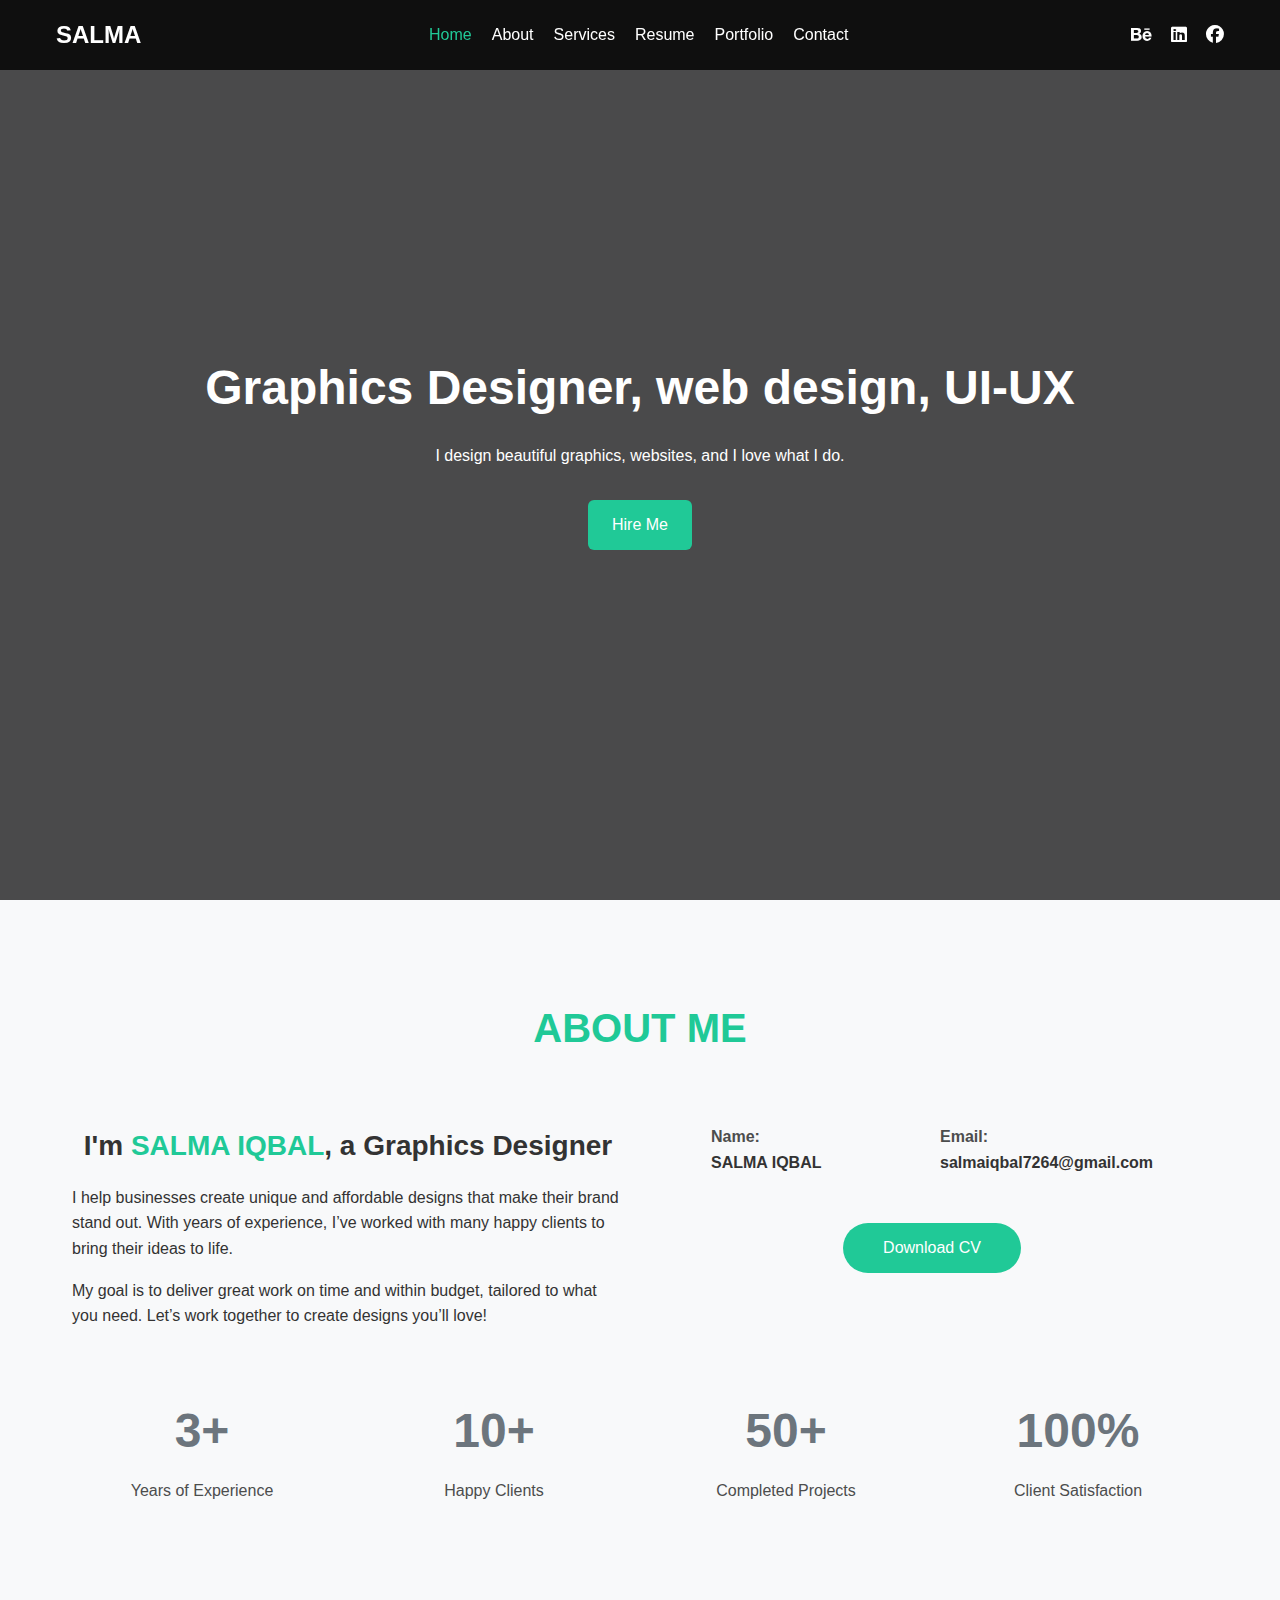
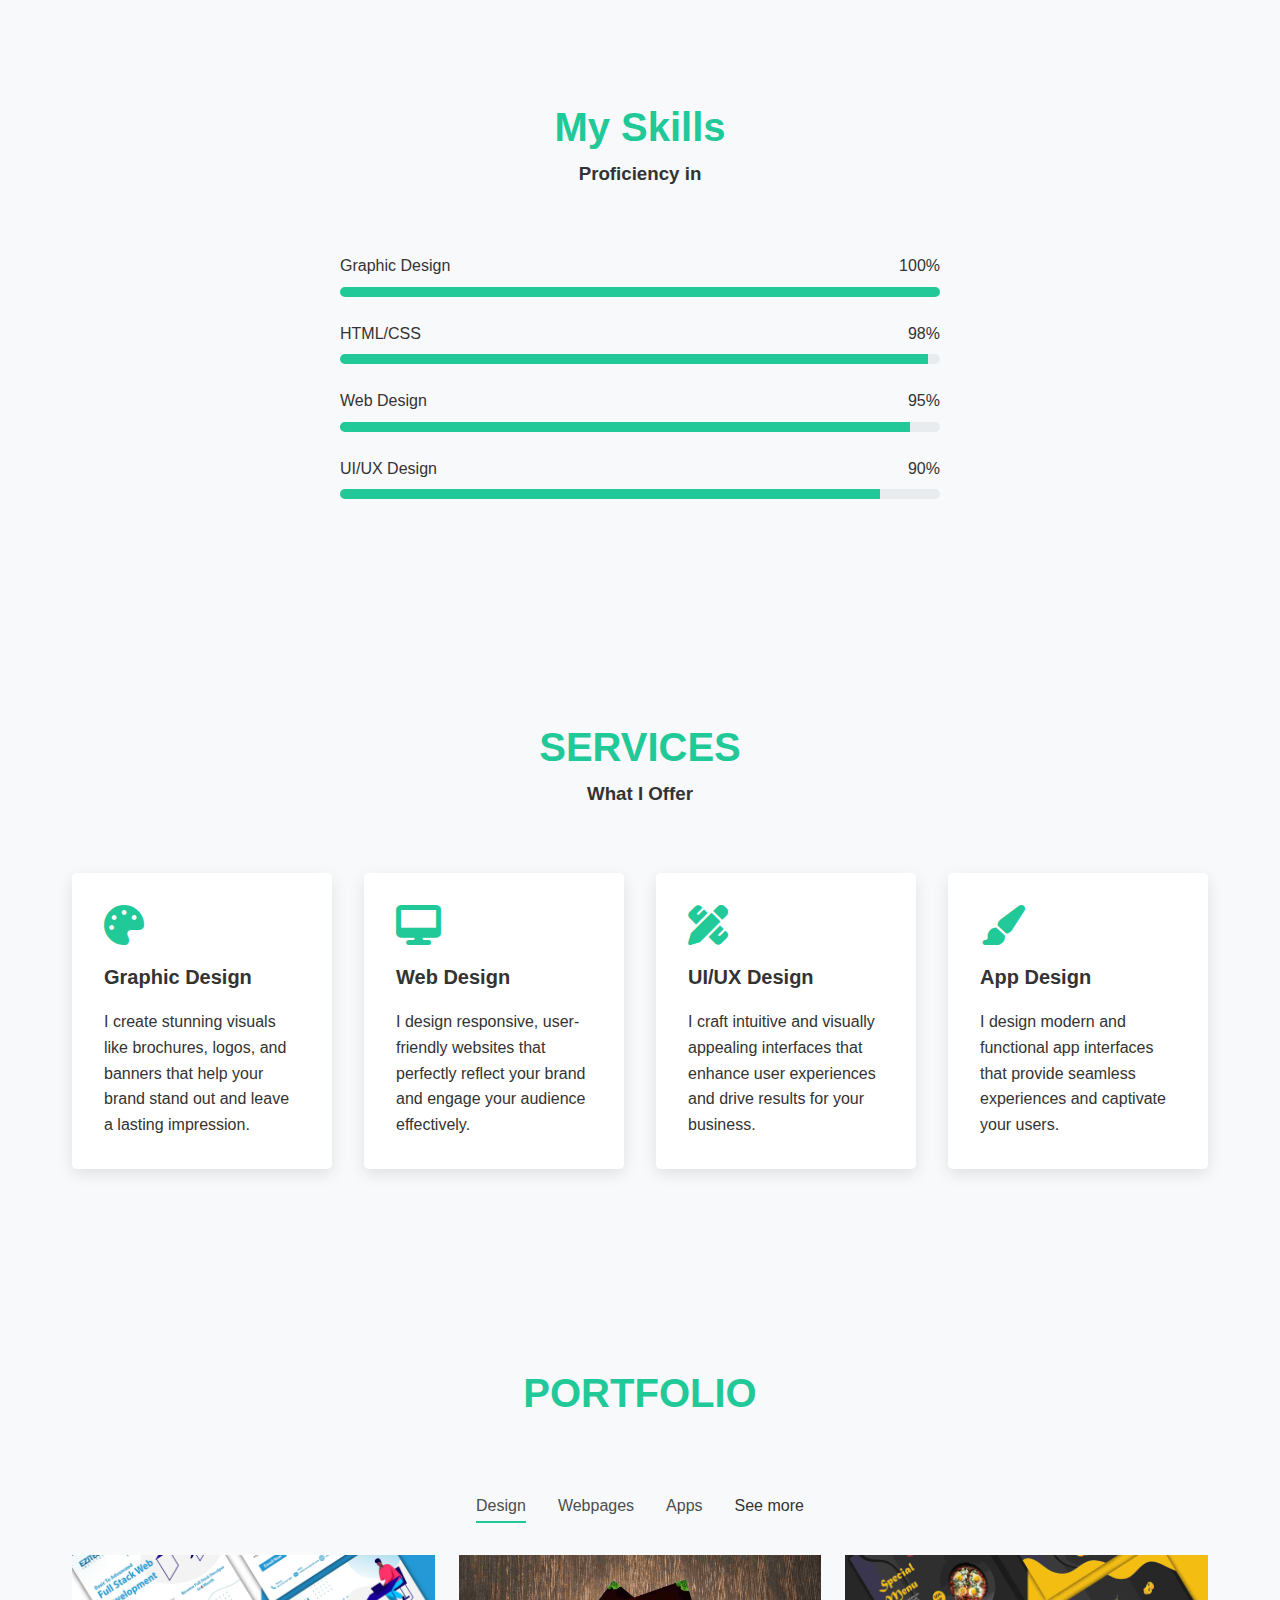
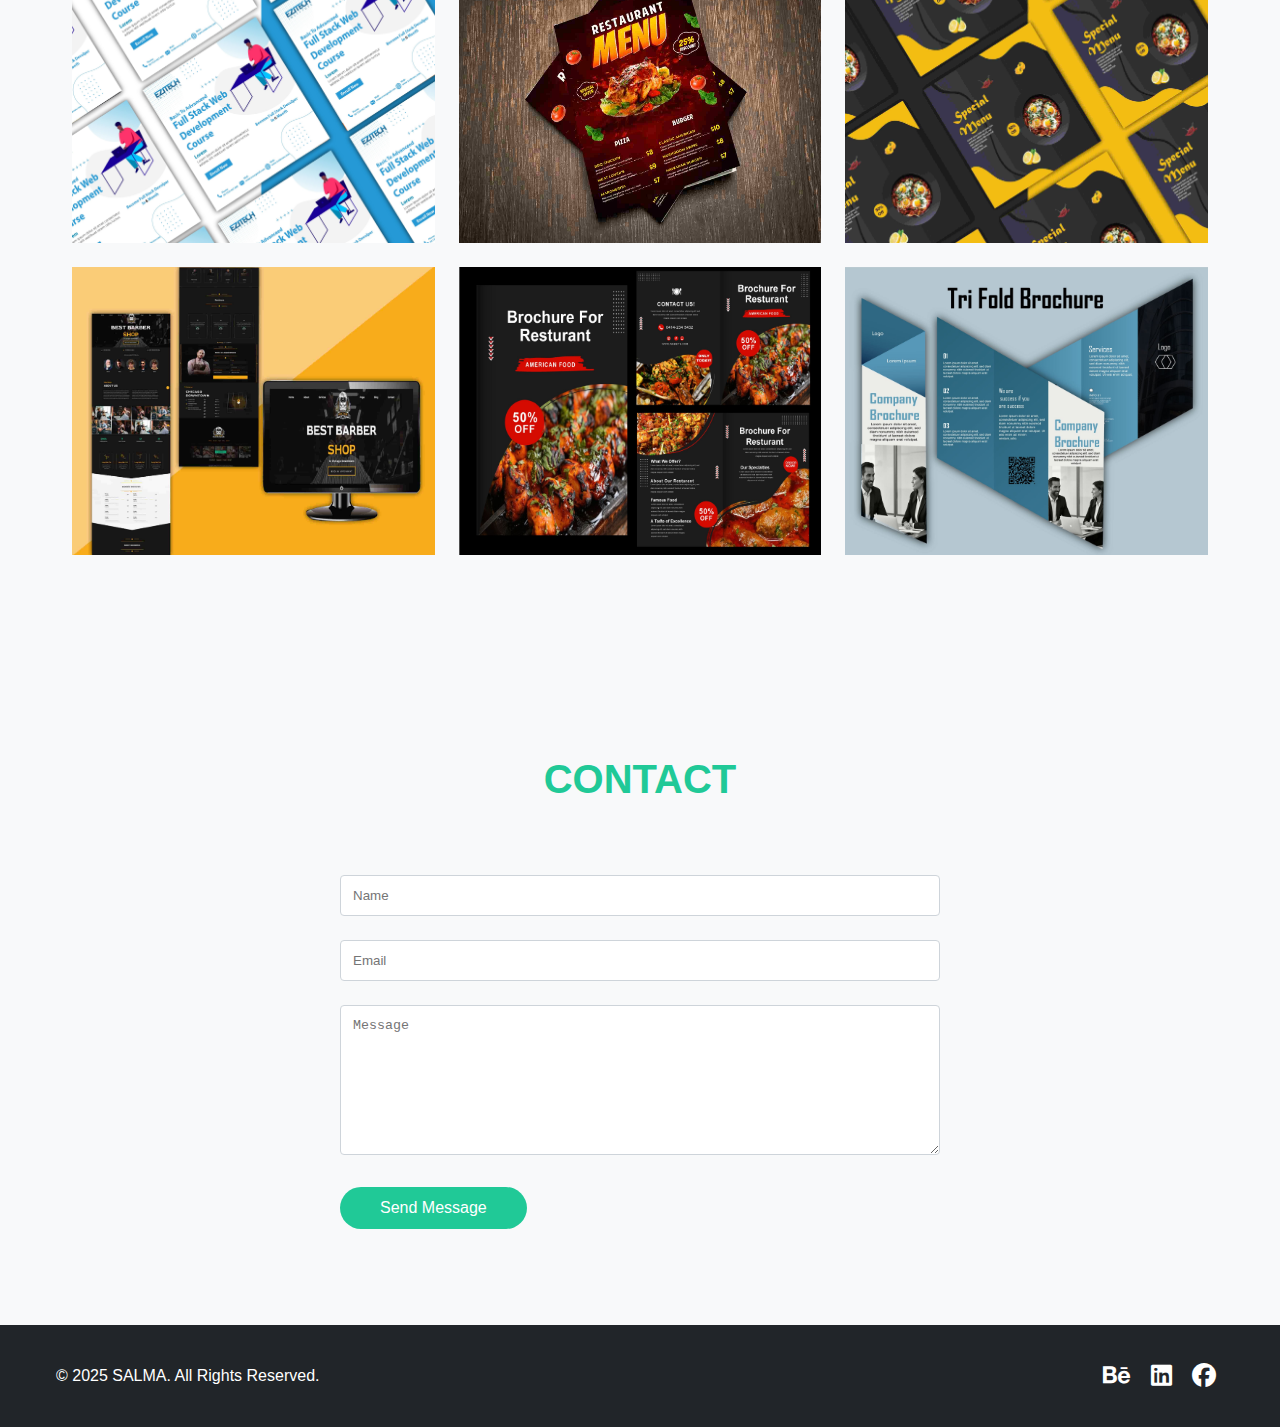
==== index.html @ 836d4076 "Add files via upload" ====
<!DOCTYPE html>
<html lang="en">
  <head>
    <meta charset="UTF-8" />
    <meta name="viewport" content="width=device-width, initial-scale=1.0" />
    <title>SALMA IQBAL</title>
    <link rel="stylesheet" href="style.css" />
    <link
      rel="stylesheet"
      href="https://cdnjs.cloudflare.com/ajax/libs/font-awesome/6.5.1/css/all.min.css"
    />
    <link
      rel="stylesheet"
      href="https://cdnjs.cloudflare.com/ajax/libs/font-awesome/6.5.1/css/all.min.css"
      integrity="sha512-yJa+c4XzndY1nGHYfybFhOJQ0GM6E9yPblKHlKltMQNn5CvRk9wQj3j7LcxM6u/pYfQ9XLyk29LfTwp2CRMeLQ=="
      crossorigin="anonymous"
      referrerpolicy="no-referrer"
    />
  </head>
  <body>
    <!-- Loading Screen -->
    <div id="loading-screen">
      <div class="loader"></div>
    </div>

    <!-- Mobile Sidebar -->
    <div id="mobile-sidebar">
      <button id="close-sidebar">&times;</button>
      <nav>
        <ul>
          <li><a href="#home">Home</a></li>
          <li><a href="#about">About</a></li>
          <li><a href="#services">Services</a></li>
          <li><a href="#resume">Resume</a></li>
          <li><a href="#portfolio">Portfolio</a></li>
          <li><a href="#contact">Contact</a></li>
        </ul>
      </nav>
    </div>

    <!-- Header -->
    <header>
      <div class="container">
        <div class="logo">SALMA</div>
        <nav class="desktop-nav">
          <ul>
            <li><a href="#home" class="active">Home</a></li>
            <li><a href="#about">About</a></li>
            <li><a href="#services">Services</a></li>
            <li><a href="#resume">Resume</a></li>
            <li><a href="#portfolio">Portfolio</a></li>
            <li><a href="#contact">Contact</a></li>
          </ul>
        </nav>
        <button id="mobile-menu-btn">☰</button>
        <div class="social-icons none">
          <a href="#"><i class="fab fa-behance"></i></a>
          <a href="#"><i class="fab fa-linkedin"></i></a>
          <a href="#"><i class="fab fa-facebook"></i></a>
        </div>
      </div>
    </header>

    <!-- Hero Section -->
    <section id="home" class="hero">
      <div class="container">
        <div class="hero-content p-2">
          <h1>Graphics Designer, web design, UI-UX</h1>
          <p>I design beautiful graphics, websites, and I love what I do.</p>
          <a href="#contact" class="btn">Hire Me</a>
        </div>
      </div>
    </section>
    <div class="container">
      <section id="about" class="about-me">
        <div class="container">
          <div class="section-title">
            <h2>ABOUT ME</h2>
            <h3></h3>
          </div>
          <div class="about-content">
            <div class="about-text center">
              <h3>
                I'm <span style="color: #20c997">SALMA IQBAL</span>, a Graphics
                Designer
              </h3>
              <p>
                I help businesses create unique and affordable designs that make
                their brand stand out. With years of experience, I’ve worked
                with many happy clients to bring their ideas to life.
              </p>
              <p>
                My goal is to deliver great work on time and within budget,
                tailored to what you need. Let’s work together to create designs
                you’ll love!
              </p>
            </div>
            <div class="about-info">
              <div class="info-list">
                <div class="info-item">
                  <p>Name:</p>
                  <p><strong>SALMA IQBAL</strong></p>
                </div>
                <div class="info-item">
                  <p>Email:</p>
                  <p><strong>salmaiqbal7264@gmail.com</strong></p>
                </div>
              </div>
              <a href="#" class="download-cv">Download CV</a>
            </div>
          </div>
          <div class="stats">
            <div class="stat-item">
              <h4>3+</h4>
              <p>Years of Experience</p>
            </div>
            <div class="stat-item">
              <h4>10+</h4>
              <p>Happy Clients</p>
            </div>
            <div class="stat-item">
              <h4>50+</h4>
              <p>Completed Projects</p>
            </div>
            <div class="stat-item">
              <h4>100%</h4>
              <p>Client Satisfaction</p>
            </div>
          </div>
        </div>
      </section>
      <!-- Resume Section -->
      <section id="resume" class="resume">
        <div class="container">
          <div class="section-title">
            <h2>My Skills</h2>
            <h3>Proficiency in</h3>
          </div>
          <div class="skills">
            <div class="skill-item">
              <div class="skill-info">
                <span>Graphic Design</span>
                <span>100%</span>
              </div>
              <div class="skill-bar">
                <div class="skill-progress" style="width: 100%"></div>
              </div>
            </div>
            <div class="skill-item">
              <div class="skill-info">
                <span>HTML/CSS</span>
                <span>98%</span>
              </div>
              <div class="skill-bar">
                <div class="skill-progress" style="width: 98%"></div>
              </div>
            </div>
            <div class="skill-item">
              <div class="skill-info">
                <span>Web Design</span>
                <span>95%</span>
              </div>
              <div class="skill-bar">
                <div class="skill-progress" style="width: 95%"></div>
              </div>
            </div>
            <div class="skill-item">
              <div class="skill-info">
                <span>UI/UX Design</span>
                <span>90%</span>
              </div>
              <div class="skill-bar">
                <div class="skill-progress" style="width: 90%"></div>
              </div>
            </div>
          </div>
        </div>
      </section>
      <!-- Services Section -->
      <section id="services" class="services">
        <div class="container">
          <div class="section-title">
            <h2>SERVICES</h2>
            <h3>What I Offer</h3>
          </div>
          <div class="services-grid">
            <div class="service-item">
              <i class="fas fa-palette"></i>
              <h3>Graphic Design</h3>
              <p>
                I create stunning visuals like brochures, logos, and banners
                that help your brand stand out and leave a lasting impression.
              </p>
            </div>
            <div class="service-item">
              <i class="fas fa-desktop"></i>
              <h3>Web Design</h3>
              <p>
                I design responsive, user-friendly websites that perfectly
                reflect your brand and engage your audience effectively.
              </p>
            </div>
            <div class="service-item">
              <i class="fas fa-pencil-ruler"></i>
              <h3>UI/UX Design</h3>
              <p>
                I craft intuitive and visually appealing interfaces that enhance
                user experiences and drive results for your business.
              </p>
            </div>
            <div class="service-item">
              <i class="fas fa-paint-brush"></i>
              <h3>App Design</h3>
              <p>
                I design modern and functional app interfaces that provide
                seamless experiences and captivate your users.
              </p>
            </div>
          </div>
        </div>
      </section>

      <section id="portfolio" class="portfolio">
        <div class="container">
          <div class="section-title">
            <h2>PORTFOLIO</h2>
            <h3></h3>
          </div>
          <div class="portfolio-filter">
            <button class="active">Design</button>
            <button>Webpages</button>
            <button>Apps</button>
            <button><a href="projects.html" target="_blank" style="color:#333; text-decoration: none;">See more</a></button>
          </div>
          <div class="portfolio-grid">
            <div class="portfolio-item">
              <img src=" 1.jpg" alt="Project 1" />
              <div class="portfolio-overlay">
                <h3>Project alpha</h3>
              </div>
            </div>
            <div class="portfolio-item">
              <img src="2.jpg" alt="Project 2" />
              <div class="portfolio-overlay">
                <h3>Project beta</h3>
              </div>
            </div>
            <div class="portfolio-item">
              <img src=" 3.jpg" alt="Project 3" />
              <div class="portfolio-overlay">
                <h3>Project zeeta</h3>
              </div>
            </div>
            <div class="portfolio-item">
              <img src=" 4.jpg" alt="Project 4" />
              <div class="portfolio-overlay">
                <h3>Project alpha</h3>
              </div>
            </div>
            <div class="portfolio-item">
              <img src=" 5.jpg" alt="Project 5" />
              <div class="portfolio-overlay">
                <h3>Project alpha</h3>
              </div>
            </div>
            <div class="portfolio-item">
              <img src=" 6.jpg" alt="Project 6" />
              <div class="portfolio-overlay">
                <h3>Project Name</h3>
              </div>
            </div>
          </div>
        </div>
      </section>
      <section id="contact" class="contact">
        <div class="container">
          <div class="section-title">
            <h2 id="hi">CONTACT</h2>
            <h3></h3>
          </div>

          <!-- Start of the Web3Forms integration -->
          <form
            class="contact-form"
            action="https://api.web3forms.com/submit"
            method="POST"
          >
            <!-- Your Web3Forms Access Key -->
            <input
              type="hidden"
              name="access_key"
              value="c748df10-cb13-4792-a8bf-506840d5ae50"
            />

            <!-- Form Inputs -->
            <div class="form-group">
              <input
                type="text"
                class="form-control"
                name="name"
                placeholder="Name"
                required
              />
            </div>
            <div class="form-group">
              <input
                type="email"
                class="form-control"
                name="email"
                placeholder="Email"
                required
              />
            </div>
            <div class="form-group">
              <textarea
                class="form-control"
                name="message"
                placeholder="Message"
                required
              ></textarea>
            </div>

            <!-- Honeypot Spam Protection -->
            <input
              type="checkbox"
              name="botcheck"
              class="hidden"
              style="display: none"
            />

            <!-- Submit Button -->
            <button type="submit" class="submit-btn">Send Message</button>
          </form>
          <!-- End of Web3Forms integration -->
        </div>
      </section>
    </div>
    <!-- Footer -->
    <footer>
      <div class="container">
        <div class="footer-content">
          <p>&copy; 2025 SALMA. All Rights Reserved.</p>
          <div class="social-links">
            <a href="#"><i class="fab fa-behance"></i></a>
            <a href="#"><i class="fab fa-linkedin"></i></a>
            <a href="#"><i class="fab fa-facebook"></i></a>
          </div>
        </div>
      </div>
    </footer>
  </body>
  <script src="app.js"></script>
</html>
---- style.css ----
:root {
  --background-color: #fff;
  --text-color: #333;
  --secondary-color: #20c997;
  --max-width: 1200px;
}
body {
  font-family: "Arial", sans-serif;
  line-height: 1.6;
  color: var(--text-color);
  background: #f8f9fa;
}
* {
  margin: 0;
  padding: 0;
  box-sizing: border-box;
}
.container {
  width: 100%;
  max-width: var(--max-width);
  margin: 0 auto;
  padding: 0 15px;
}
/* Services Section */
.services {
  padding: 6rem 0;
  background-color: #f8f9fa;
}

.services-grid {
  display: grid;
  grid-template-columns: repeat(auto-fit, minmax(250px, 1fr));
  gap: 2rem;
}

.service-item {
  background-color: var(--background-color);
  padding: 2rem;
  border-radius: 5px;
  box-shadow: 0 5px 15px rgba(0, 0, 0, 0.1);
  transition: transform 0.3s;
}

.service-item:hover {
  transform: translateY(-5px);
}

.service-item i {
  font-size: 2.5rem;
  color: var(--secondary-color);
  margin-bottom: 1rem;
}

.service-item h3 {
  font-size: 1.25rem;
  margin-bottom: 1rem;
}
.section-title {
  text-align: center;
  margin-bottom: 4rem;
}

.section-title h2 {
  font-size: 2.5rem;
  color: var(--secondary-color);
}

/* About Me section styles */
.about-me {
  padding: 6rem 0;
}

.section-title {
  text-align: center;
  margin-bottom: 4rem;
  position: relative;
}

.about-text,
.about-info {
  display: flex;
  justify-content: center;
  align-items: center;
  flex-direction: column;
}
.section-title h2 :hover {
  color: #00e1ff;
}

.about-content {
  display: flex;
  justify-content: space-between;
  align-items: flex-start;
}

.about-text {
  flex: 1;
  padding-right: 2rem;
}

.about-text h3 {
  font-size: 1.75rem;
  margin-bottom: 1rem;
}

.about-text p {
  margin-bottom: 1rem;
}

.about-info {
  flex: 1;
}

.info-list {
  display: grid;
  grid-template-columns: repeat(2, 1fr);
  gap: 1rem;
  margin-bottom: 1rem;
}

.info-item p:first-child {
  color: #4c4d4d;
  font-weight: 600;
}

.download-cv {
  display: inline-block;
  background-color: #20c997;
  color: var(--background-color);
  padding: 0.75rem 2.5rem;
  text-decoration: none;
  border-radius: 50px;
  transition: background-color 0.3s;
  margin-top: 2rem;
}

.download-cv:hover {
  background-color: #1baa80;
}

.stats {
  display: grid;
  grid-template-columns: repeat(4, 1fr);
  gap: 2rem;
  text-align: center;
  margin-top: 3rem;
}

.stat-item h4 {
  font-size: 3rem;
  font-weight: 600;
  color: #6c757d;
  margin-bottom: 0.5rem;
}

.stat-item p {
  font-size: 1rem;
  color: #4c4d4d;
}
@media (max-width: 768px) {
  .about-content {
    flex-direction: column;
  }

  .about-text,
  .about-info {
    padding-right: 0;
    margin-bottom: 2rem;
  }

  .stats {
    grid-template-columns: repeat(2, 1fr);
  }
}

/* Resume Section */
.resume {
  padding: 6rem 0;
}

.skills {
  max-width: 600px;
  margin: 0 auto;
}

.skill-item {
  margin-bottom: 1.5rem;
}

.skill-info {
  display: flex;
  justify-content: space-between;
  margin-bottom: 0.5rem;
}

.skill-bar {
  height: 10px;
  background-color: #e9ecef;
  border-radius: 5px;
  overflow: hidden;
}

.skill-progress {
  height: 100%;
  background-color: var(--secondary-color);
}

/* Portfolio section styles */
.portfolio {
  padding: 6rem 0;
  background-color: #f8f9fa;
}

.portfolio-filter {
  display: flex;
  justify-content: center;
  margin-bottom: 2rem;
}

.portfolio-filter button {
  background: none;
  border: none;
  cursor: pointer;
  font-size: 1rem;
  margin: 0 1rem;
  padding: 0.5rem 0;
  color: #4c4d4d;
  position: relative;
}

.portfolio-filter button::after {
  content: "";
  position: absolute;
  width: 0;
  height: 2px;
  bottom: 0;
  left: 0;
  background-color: #20c997;
  transition: width 0.3s;
}

.portfolio-filter button:hover::after,
.portfolio-filter button.active::after {
  width: 100%;
}

.portfolio-grid {
  display: grid;
  grid-template-columns: repeat(3, 1fr);
  gap: 1.5rem;
}

.portfolio-item {
  position: relative;
  overflow: hidden;
}

.portfolio-item img {
  width: 100%;
  height: 100%;
  transition: transform 0.3s;
}

.portfolio-item:hover img {
  transform: scale(1.1);
}

.portfolio-overlay {
  position: absolute;
  top: 0;
  left: 0;
  right: 0;
  bottom: 0;
  background-color: rgba(32, 201, 151, 0.9);
  display: flex;
  align-items: center;
  justify-content: center;
  opacity: 0;
  transition: opacity 0.3s;
}

.portfolio-item:hover .portfolio-overlay {
  opacity: 1;
}

.portfolio-overlay h3 {
  color: var(--background-color);
  font-size: 1.25rem;
}

/* Testimonial section styles */
.testimonials {
  padding: 6rem 0;
}

.testimonial-slider {
  max-width: 800px;
  margin: 0 auto;
  text-align: center;
}

.testimonial-item {
  padding: 2rem;
}

.testimonial-item img {
  width: 80px;
  height: 80px;
  border-radius: 50%;
  margin-bottom: 1rem;
}

.testimonial-item p {
  font-style: italic;
  margin-bottom: 1rem;
}

.testimonial-item h4 {
  font-size: 1.25rem;
  color: #212529;
}

.testimonial-item span {
  color: #6c757d;
  font-size: 0.875rem;
}

/* Contact section styles */
.contact {
  padding: 6rem 0;
  background-color: #f8f9fa;
}

.contact-info {
  display: grid;
  grid-template-columns: repeat(3, 1fr);
  gap: 2rem;
  margin-bottom: 3rem;
}

.contact-item {
  text-align: center;
}

.contact-item i {
  font-size: 2.5rem;
  color: #20c997;
  margin-bottom: 1rem;
}

.contact-item h3 {
  font-size: 1.25rem;
  margin-bottom: 0.5rem;
  color: #212529;
}

.contact-form {
  max-width: 600px;
  margin: 0 auto;
}

.form-group {
  margin-bottom: 1.5rem;
}

.form-control {
  width: 100%;
  padding: 0.75rem;
  border: 1px solid #ced4da;
  border-radius: 4px;
}

textarea.form-control {
  height: 150px;
}

.submit-btn {
  background-color: #20c997;
  color: var(--background-color);
  border: none;
  padding: 0.75rem 2.5rem;
  font-size: 1rem;
  border-radius: 50px;
  cursor: pointer;
  transition: background-color 0.3s;
}

.submit-btn:hover {
  background-color: #1baa80;
}

/* Footer styles */
footer {
  background-color: #212529;
  color: var(--background-color);
  padding: 2rem 0;
  text-align: center;
}

.footer-content {
  display: flex;
  justify-content: space-between;
  align-items: center;
}

.social-links a {
  color: var(--background-color);
  font-size: 1.5rem;
  margin: 0 0.5rem;
  transition: color 0.3s;
}

.social-links a:hover {
  color: #20c997;
}

.container {
  width: 100%;
  max-width: var(--max-width);
  margin: 0 auto;
  padding: 0 16px;
}

/* Loading Screen */
#loading-screen {
  position: fixed;
  top: 0;
  left: 0;
  width: 100%;
  height: 100%;
  background-color: var(--background-color);
  display: flex;
  justify-content: center;
  align-items: center;
  z-index: 9999;
}

.loader {
  border: 5px solid #f3f3f3;
  border-top: 5px solid var(--secondary-color);
  border-radius: 50%;
  width: 50px;
  height: 50px;
  animation: spin 1s linear infinite;
}

@keyframes spin {
  0% {
    transform: rotate(0deg);
  }
  100% {
    transform: rotate(360deg);
  }
}

/* Header */
header {
  background-color: rgba(0, 0, 0, 0.8);
  position: fixed;
  width: 100%;
  top: 0;
  z-index: 1000;
}

header .container {
  display: flex;
  justify-content: space-between;
  align-items: center;
  padding: 1rem;
}

.logo {
  font-size: 24px;
  font-weight: bold;
  color: var(--background-color);
}

.desktop-nav ul {
  display: flex;
  list-style: none;
}

.desktop-nav ul li {
  margin-left: 20px;
}

.desktop-nav ul li a {
  color: var(--background-color);
  text-decoration: none;
  transition: color 0.3s;
}

.desktop-nav ul li a:hover,
.desktop-nav ul li a.active {
  color: var(--secondary-color);
}

.social-icons a {
  color: var(--background-color);
  font-size: 18px;
  margin-left: 15px;
  transition: color 0.3s;
}

.social-icons a:hover {
  color: var(--secondary-color);
}

#mobile-menu-btn {
  display: none;
  background: none;
  border: none;
  color: var(--background-color);
  font-size: 24px;
  cursor: pointer;
}

/* Mobile Sidebar */
#mobile-sidebar {
  position: fixed;
  top: 0;
  left: -250px;
  width: 250px;
  height: 100%;
  background-color: var(--text-color);
  z-index: 1001;
  transition: left 0.3s ease-in-out;
}

#mobile-sidebar.active {
  left: 0;
}

#mobile-sidebar nav ul {
  list-style: none;
  padding: 20px;
}

#mobile-sidebar nav ul li {
  margin-bottom: 15px;
}

#mobile-sidebar nav ul li a {
  color: var(--background-color);
  text-decoration: none;
  font-size: 18px;
}

#close-sidebar {
  position: absolute;
  top: 10px;
  right: 10px;
  background: none;
  border: none;
  color: var(--background-color);
  font-size: 24px;
  cursor: pointer;
}

/* Hero Section */

/* Hero Section */
.hero {
  background-image: url("https://via.placeholder.com/1920x1080");
  background-size: cover;
  background-position: center;
  height: 100vh;
  display: flex;
  align-items: center;
  color: var(--background-color);
  position: relative;
}

.hero::before {
  content: "";
  position: absolute;
  top: 0;
  left: 0;
  right: 0;
  bottom: 0;
  background-color: rgba(0, 0, 0, 0.7);
}
.hero-content {
  position: relative;
  z-index: 1;
  justify-content: center;
  display: flex;
  align-items: center;
  flex-direction: column;
  text-align: center;
}

.hero h1 {
  font-size: 3rem;
  margin-bottom: 1rem;
}

.hero p {
  font-size: 1rem;
  margin-bottom: 2rem;
}

.btn {
  display: inline-block;
  background-color: var(--secondary-color);
  color: var(--background-color);
  padding: 0.75rem 2rem;
  text-decoration: none;
  border-radius: 50px;
  transition: background-color 0.3s;
}

.btn:hover {
  background-color: #1baa80;
}

/* Footer */
footer {
  background-color: #212529;
  color: var(--background-color);
  padding: 2rem 0;
}

.footer-content {
  display: flex;
  justify-content: space-between;
  align-items: center;
}

.social-links a {
  color: var(--background-color);
  font-size: 1.5rem;
  margin: 0 0.5rem;
  transition: color 0.3s;
}

.social-links a:hover {
  color: var(--secondary-color);
}
.container {
  max-width: var(--max-width);
  margin: 0 auto;
}

.title {
  text-align: center;
  font-size: 2.5rem;
  margin-bottom: 3rem;
  color: var(--text-color);
}

.projects-grid {
  display: grid;
  grid-template-columns: repeat(auto-fit, minmax(300px, 1fr));
  gap: 2rem;
}

.project-card {
  background: rgba(32, 201, 151, 0.1);
  border-radius: 12px;
  overflow: hidden;
  cursor: pointer;
  transition: transform 0.3s ease, box-shadow 0.3s ease;
}

.project-card:hover {
  transform: translateY(-5px);
  box-shadow: 0 10px 20px rgba(0, 0, 0, 0.2);
}

.project-image {
  width: 100%;
  height: 200px;
  object-fit: cover;
  background: #f0f0f0;
}

.project-info {
  padding: 1.5rem;
}

.project-title {
  font-size: 1.25rem;
  font-weight: 600;
  margin-bottom: 0.5rem;
  color: var(--text-color);
}

.project-description {
  font-size: 0.9rem;
  color: rgba(0, 0, 0, 0.7);
  line-height: 1.5;
}

/* Modal Styles */
.modal {
  display: none;
  position: fixed;
  top: 0;
  left: 0;
  width: 100%;
  height: 100%;
  background: rgba(0, 0, 0, 0.8);
  z-index: 1000;
  backdrop-filter: blur(5px);
}

.modal-content {
  position: relative;
  background: var(--background-color);
  width: 90%;
  max-width: 600px;
  margin: 2rem auto;
  padding: 2rem;
  border-radius: 12px;
  color: var(--text-color);
}

.modal-content img {
  width: 100%;
  height: auto;
  border-radius: 8px;
  margin-bottom: 1.5rem;
}

.modal-actions {
  display: flex;
  gap: 1rem;
  margin-top: 1.5rem;
}

.btn {
  padding: 0.75rem 1.5rem;
  border: none;
  border-radius: 6px;
  font-size: 1rem;
  font-weight: 500;
  cursor: pointer;
  transition: background-color 0.3s ease;
}

.btn-primary {
  background-color: var(--secondary-color);
  color: white;
  text-decoration: none;
}

.btn-primary:hover {
  background-color: #1aa179;
}

.btn-secondary {
  background-color: #e0e0e0;
  color: var(--text-color);
}

.btn-secondary:hover {
  background-color: #d0d0d0;
}

/* Responsive Styles */
@media (max-width: 768px) {
  .desktop-nav {
    display: none;
  }
  .p-2 {
    padding: 2rem;
  }
  .center {
    display: flex;
    justify-content: center;
    align-items: center;
    flex-direction: column;
    text-align: center;
  }
  .none {
    display: none;
  }
  #mobile-menu-btn {
    display: block;
  }

  .hero h1 {
    font-size: 2rem;
    text-align: center;
  }

  .about-content {
    flex-direction: column;
  }

  .about-text,
  .about-info {
    padding-right: 0;
    margin-bottom: 2rem;
    padding-right: 0;
    margin-bottom: 2rem;
  }

  .stats {
    grid-template-columns: repeat(2, 1fr);
  }

  .footer-content {
    flex-direction: column;
    text-align: center;
  }

  .footer-content > * {
    margin-bottom: 1rem;
  }
}
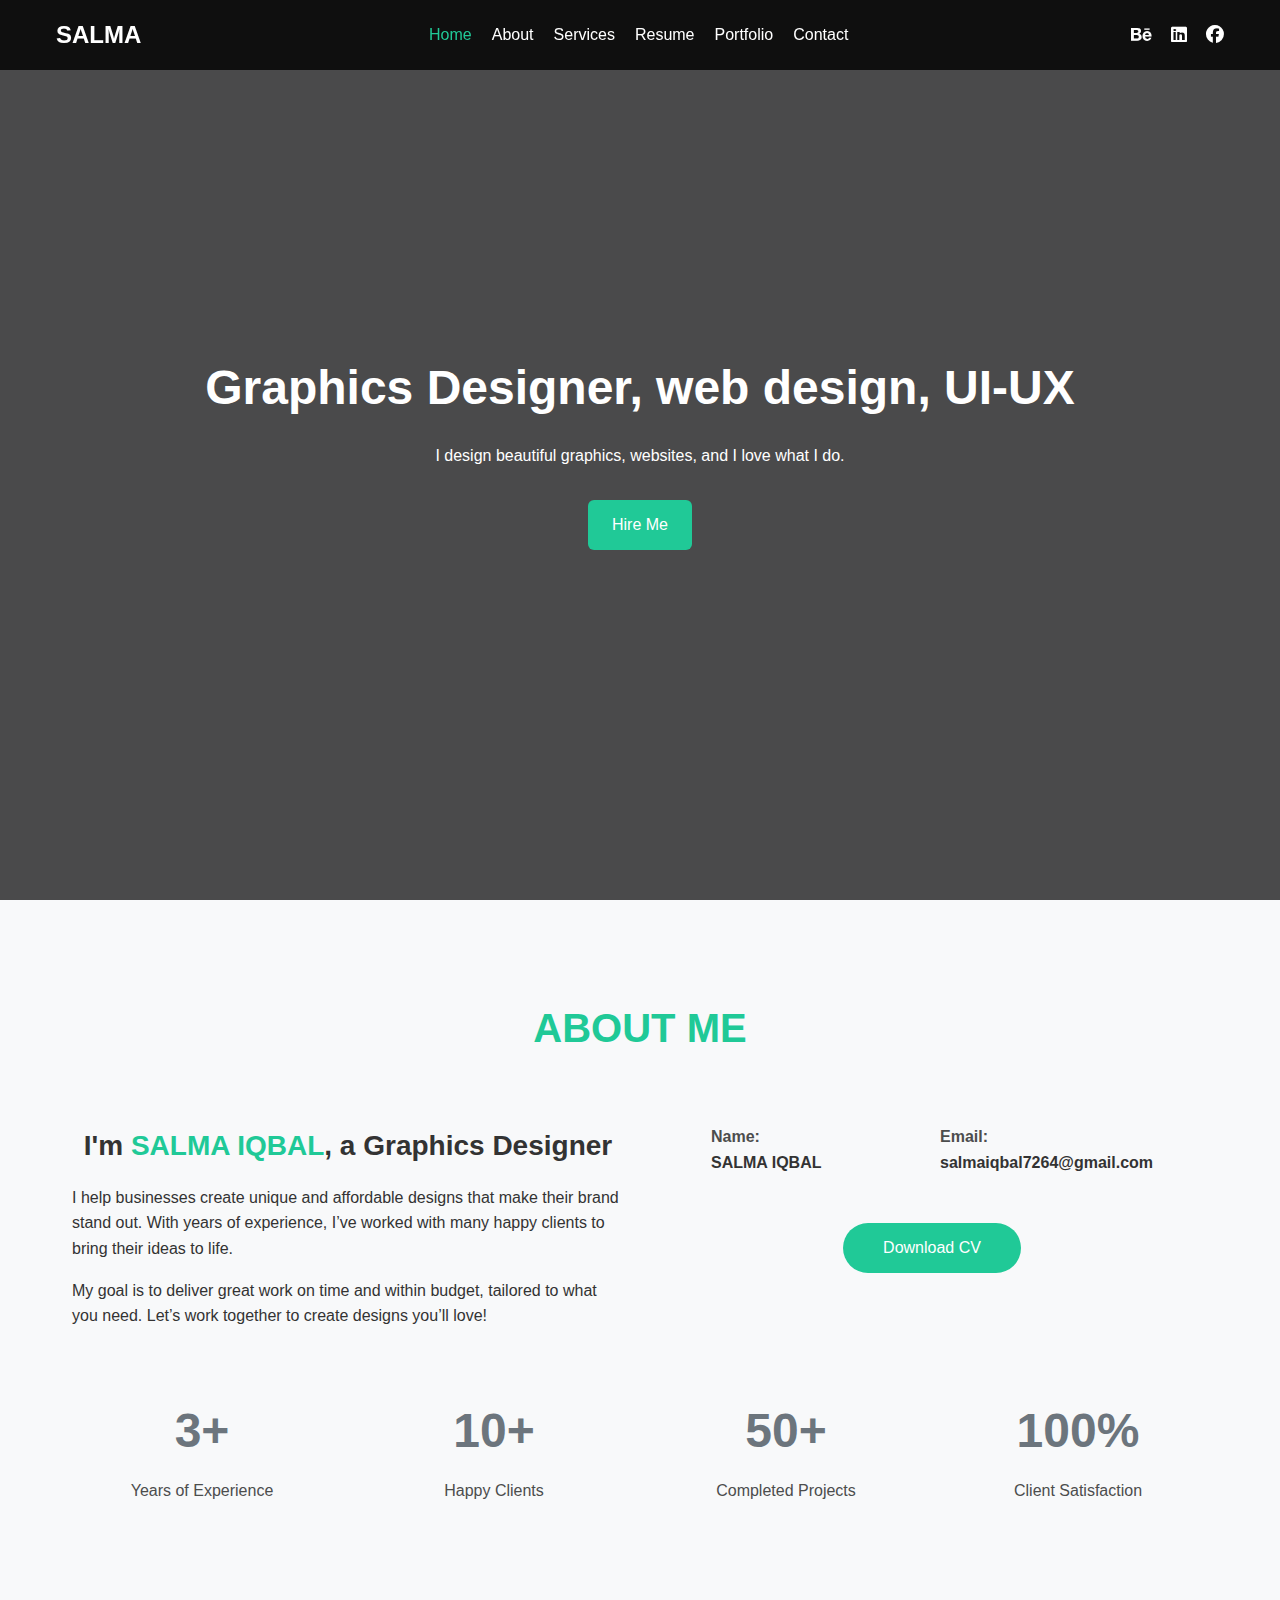
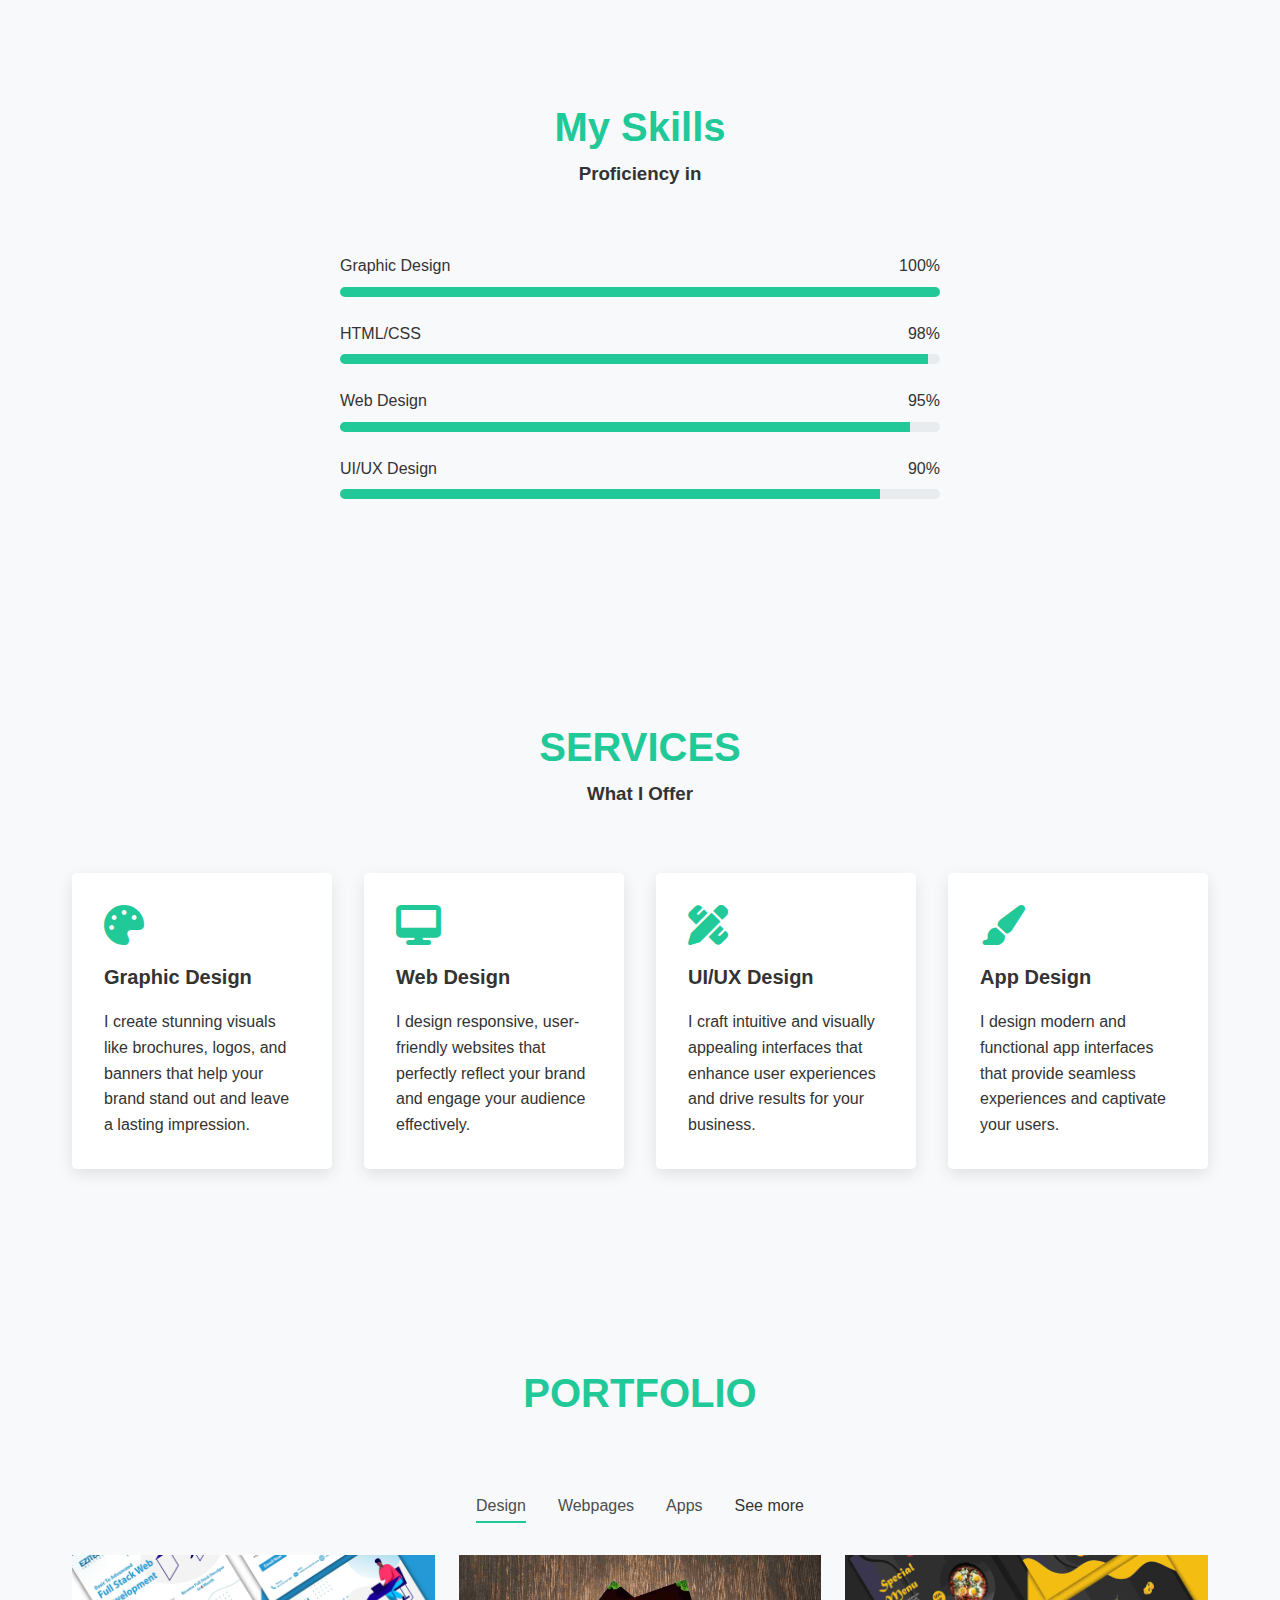
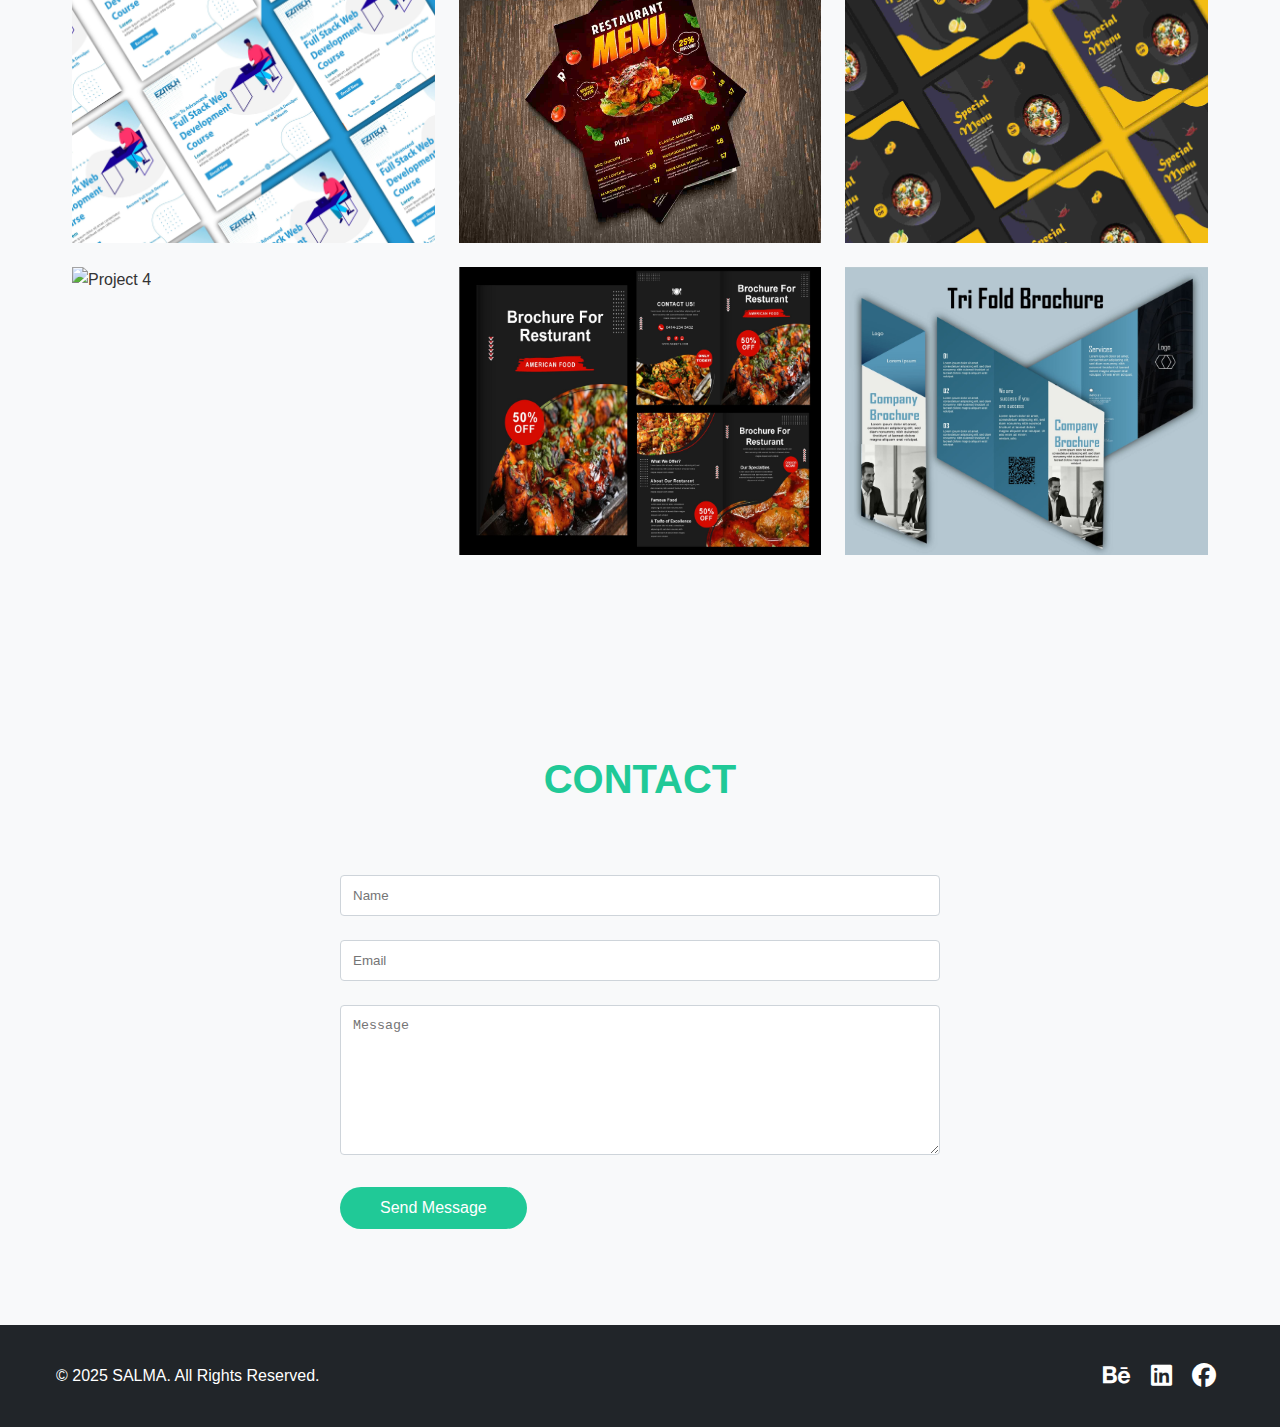
==== commit ccc56ccf: "updates" ====
--- a/index.html
+++ b/index.html
@@ -32,7 +32,7 @@
           <li><a href="#about">About</a></li>
           <li><a href="#services">Services</a></li>
           <li><a href="#resume">Resume</a></li>
-          <li><a href="#portfolio">Portfolio</a></li>
+          <li><a href="projects.html">Portfolio</a></li>
           <li><a href="#contact">Contact</a></li>
         </ul>
       </nav>
@@ -48,15 +48,15 @@
             <li><a href="#about">About</a></li>
             <li><a href="#services">Services</a></li>
             <li><a href="#resume">Resume</a></li>
-            <li><a href="#portfolio">Portfolio</a></li>
+            <li><a href="projects.html">Portfolio</a></li>
             <li><a href="#contact">Contact</a></li>
           </ul>
         </nav>
         <button id="mobile-menu-btn">☰</button>
         <div class="social-icons none">
-          <a href="#"><i class="fab fa-behance"></i></a>
-          <a href="#"><i class="fab fa-linkedin"></i></a>
-          <a href="#"><i class="fab fa-facebook"></i></a>
+          <a href="https://www.behance.net/salmaiqbal33"><i class="fab fa-behance"></i></a>
+          <a href="https://www.linkedin.com/in/salma-iqbal-09735532a/"><i class="fab fa-linkedin"></i></a>
+          <a href="https://web.facebook.com/henryyt7264/"><i class="fab fa-facebook"></i></a>
         </div>
       </div>
     </header>
@@ -106,7 +106,7 @@
                   <p><strong>salmaiqbal7264@gmail.com</strong></p>
                 </div>
               </div>
-              <a href="#" class="download-cv">Download CV</a>
+              <a href="cv.pdf" download="cv.pdf" class="download-cv">Download CV</a>
             </div>
           </div>
           <div class="stats">
@@ -234,7 +234,7 @@
           </div>
           <div class="portfolio-grid">
             <div class="portfolio-item">
-              <img src=" 1.jpg" alt="Project 1" />
+              <img src="1.jpg" alt="Project 1" />
               <div class="portfolio-overlay">
                 <h3>Project alpha</h3>
               </div>
@@ -242,31 +242,31 @@
             <div class="portfolio-item">
               <img src="2.jpg" alt="Project 2" />
               <div class="portfolio-overlay">
+                <h3>Project zeeta</h3>
+              </div>
+            </div>
+            <div class="portfolio-item">
+              <img src="3.jpg" alt="Project 3" />
+              <div class="portfolio-overlay">
                 <h3>Project beta</h3>
               </div>
             </div>
             <div class="portfolio-item">
-              <img src=" 3.jpg" alt="Project 3" />
-              <div class="portfolio-overlay">
-                <h3>Project zeeta</h3>
-              </div>
-            </div>
-            <div class="portfolio-item">
-              <img src=" 4.jpg" alt="Project 4" />
+              <img src="4.jpg" alt="Project 4" />
               <div class="portfolio-overlay">
                 <h3>Project alpha</h3>
               </div>
             </div>
             <div class="portfolio-item">
-              <img src=" 5.jpg" alt="Project 5" />
-              <div class="portfolio-overlay">
-                <h3>Project alpha</h3>
-              </div>
-            </div>
-            <div class="portfolio-item">
-              <img src=" 6.jpg" alt="Project 6" />
-              <div class="portfolio-overlay">
-                <h3>Project Name</h3>
+              <img src="5.jpg" alt="Project 5" />
+              <div class="portfolio-overlay">
+                <h3>Project beta</h3>
+              </div>
+            </div>
+            <div class="portfolio-item">
+              <img src="6.jpg" alt="Project 6" />
+              <div class="portfolio-overlay">
+                <h3>Project beta</h3>
               </div>
             </div>
           </div>
@@ -341,9 +341,9 @@
         <div class="footer-content">
           <p>&copy; 2025 SALMA. All Rights Reserved.</p>
           <div class="social-links">
-            <a href="#"><i class="fab fa-behance"></i></a>
-            <a href="#"><i class="fab fa-linkedin"></i></a>
-            <a href="#"><i class="fab fa-facebook"></i></a>
+            <a href="https://www.behance.net/salmaiqbal33"><i class="fab fa-behance"></i></a>
+            <a href="https://www.linkedin.com/in/salma-iqbal-09735532a/"><i class="fab fa-linkedin"></i></a>
+            <a href="https://web.facebook.com/henryyt7264/"><i class="fab fa-facebook"></i></a>
           </div>
         </div>
       </div>
